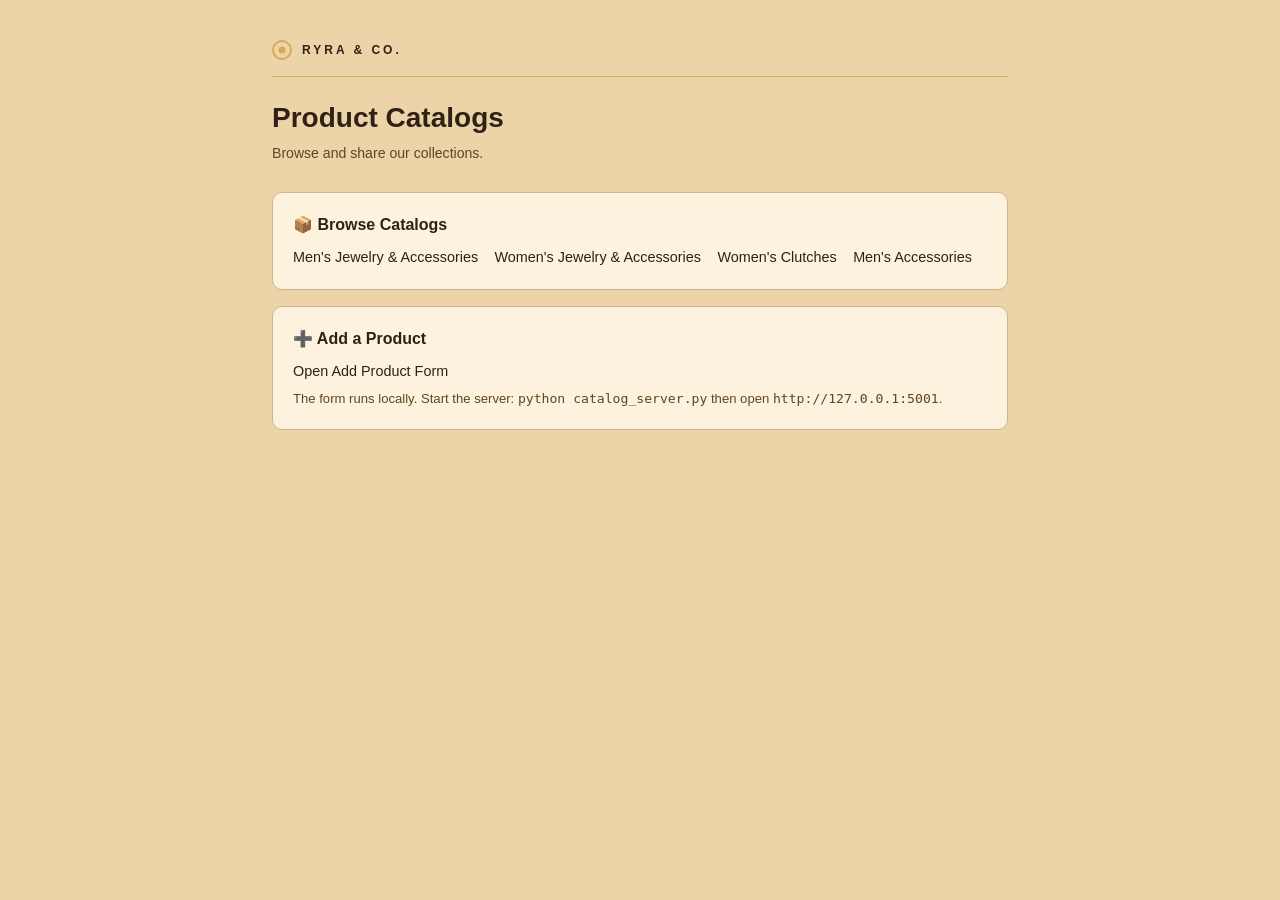
==== index.html @ 39b412c4 "Add landing page + form to GitHub Pages deploy" ====
<!DOCTYPE html>
<html lang="en">
<head>
    <meta charset="utf-8">
    <meta name="viewport" content="width=device-width, initial-scale=1">
    <title>RYRA & CO. — Catalogs</title>
    <style>
        * { box-sizing: border-box; margin: 0; padding: 0; }
        body {
            font-family: "Helvetica Neue", Helvetica, Arial, sans-serif;
            color: #2f2115;
            background: #edd3a8;
            padding: 0;
            line-height: 1.5;
        }
        .page { max-width: 800px; margin: 0 auto; padding: 40px 32px; }
        h1 { font-size: 1.75rem; margin-bottom: 4px; }
        .sub { font-size: 0.88rem; color: #604622; margin-bottom: 28px; }
        .card {
            background: #fdf2de; border: 1px solid #c9b896; border-radius: 10px;
            padding: 20px; margin-bottom: 16px;
        }
        .card h2 { font-size: 1rem; margin-bottom: 8px; }
        .card a { display: inline-block; margin-right: 12px; color: #2f2115; text-decoration: none; font-size: 0.9rem; }
        .card a:hover { text-decoration: underline; }
        .note { font-size: 0.82rem; color: #604622; margin-top: 6px; }
        .brand { display: flex; align-items: center; gap: 10px; margin-bottom: 20px; padding-bottom: 16px; border-bottom: 1.5px solid #d5ac55; }
        .brand-icon { width: 20px; height: 20px; border: 2px solid #d5ac55; border-radius: 50%; position: relative; }
        .brand-icon::after { content: ""; position: absolute; top: 50%; left: 50%; width: 7px; height: 7px; background: #d5ac55; border-radius: 50%; transform: translate(-50%, -50%); }
        .brand-name { font-size: 0.75rem; font-weight: 700; letter-spacing: 0.25em; text-transform: uppercase; }
    </style>
</head>
<body>
    <div class="page">
        <div class="brand">
            <span class="brand-icon"></span>
            <span class="brand-name">RYRA & CO.</span>
        </div>
        <h1>Product Catalogs</h1>
        <p class="sub">Browse and share our collections.</p>

        <div class="card">
            <h2>📦 Browse Catalogs</h2>
            <a href="html_catalogs/catalog_mens_jewelry.html" target="_blank">Men's Jewelry & Accessories</a>
            <a href="html_catalogs/catalog_womens_jewelry.html" target="_blank">Women's Jewelry & Accessories</a>
            <a href="html_catalogs/catalog_womens_clutches.html" target="_blank">Women's Clutches</a>
            <a href="html_catalogs/catalog_mens_accessories.html" target="_blank">Men's Accessories</a>
        </div>

        <div class="card">
            <h2>➕ Add a Product</h2>
            <a href="catalog_form.html" target="_blank">Open Add Product Form</a>
            <p class="note">The form runs locally. Start the server: <code>python catalog_server.py</code> then open <code>http://127.0.0.1:5001</code>.</p>
        </div>
    </div>
</body>
</html>
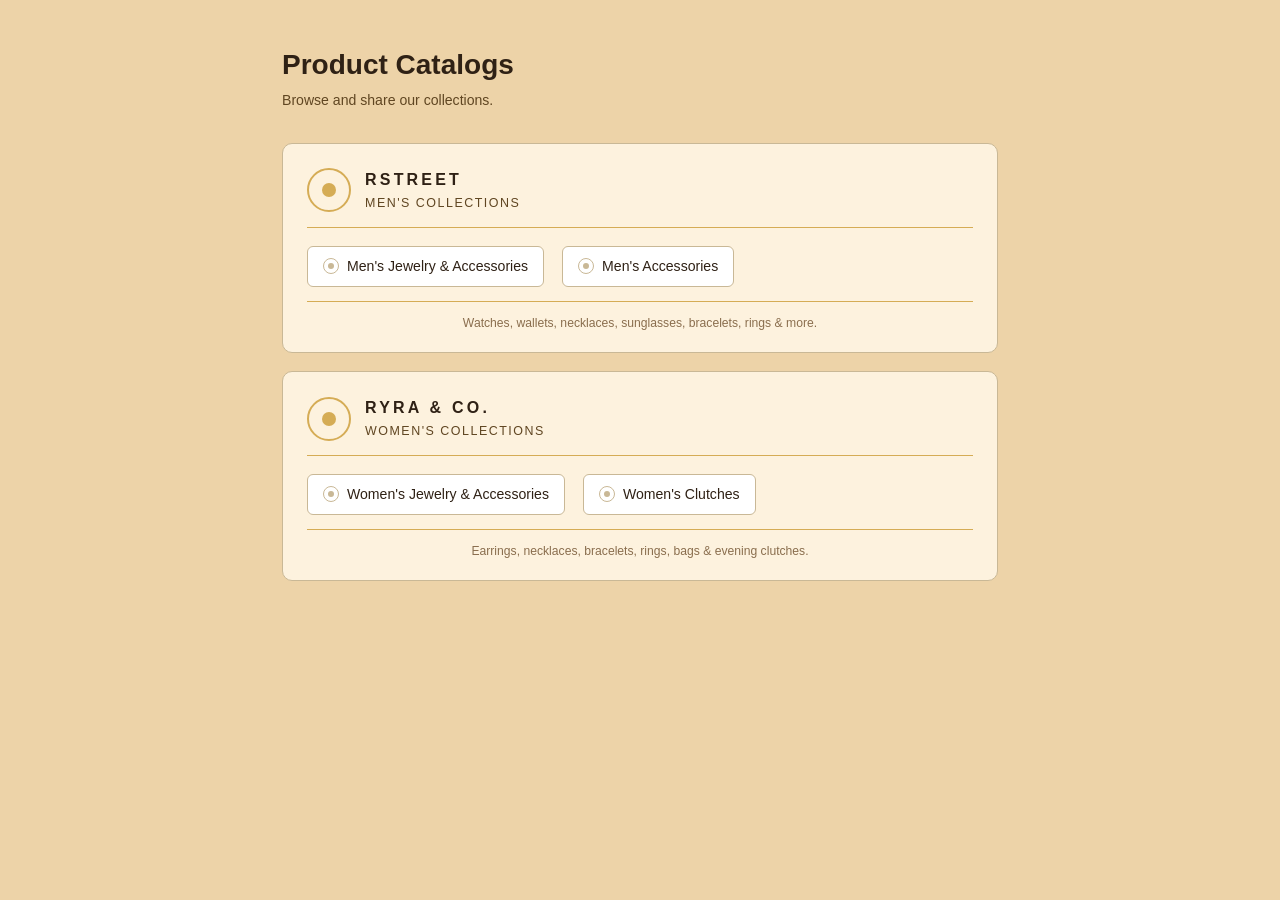
==== commit 5bc37bb9: "Admin page + landing page redesign + cleanup + OOS support - Add /admin route: list/edit/delete/togg" ====
--- a/index.html
+++ b/index.html
@@ -3,7 +3,7 @@
 <head>
     <meta charset="utf-8">
     <meta name="viewport" content="width=device-width, initial-scale=1">
-    <title>RYRA & CO. — Catalogs</title>
+    <title>RYRA &amp; CO. — Product Catalogs</title>
     <style>
         * { box-sizing: border-box; margin: 0; padding: 0; }
         body {
@@ -13,44 +13,170 @@
             padding: 0;
             line-height: 1.5;
         }
-        .page { max-width: 800px; margin: 0 auto; padding: 40px 32px; }
+        .page { max-width: 780px; margin: 0 auto; padding: 44px 32px 48px; }
         h1 { font-size: 1.75rem; margin-bottom: 4px; }
-        .sub { font-size: 0.88rem; color: #604622; margin-bottom: 28px; }
-        .card {
-            background: #fdf2de; border: 1px solid #c9b896; border-radius: 10px;
-            padding: 20px; margin-bottom: 16px;
+        .sub { font-size: 0.88rem; color: #604622; margin-bottom: 32px; }
+
+        .brand-section {
+            background: #fdf2de;
+            border: 1px solid #c9b896;
+            border-radius: 10px;
+            padding: 24px 24px 20px;
+            margin-bottom: 18px;
         }
-        .card h2 { font-size: 1rem; margin-bottom: 8px; }
-        .card a { display: inline-block; margin-right: 12px; color: #2f2115; text-decoration: none; font-size: 0.9rem; }
-        .card a:hover { text-decoration: underline; }
-        .note { font-size: 0.82rem; color: #604622; margin-top: 6px; }
-        .brand { display: flex; align-items: center; gap: 10px; margin-bottom: 20px; padding-bottom: 16px; border-bottom: 1.5px solid #d5ac55; }
-        .brand-icon { width: 20px; height: 20px; border: 2px solid #d5ac55; border-radius: 50%; position: relative; }
-        .brand-icon::after { content: ""; position: absolute; top: 50%; left: 50%; width: 7px; height: 7px; background: #d5ac55; border-radius: 50%; transform: translate(-50%, -50%); }
-        .brand-name { font-size: 0.75rem; font-weight: 700; letter-spacing: 0.25em; text-transform: uppercase; }
+        .brand-section:last-child { margin-bottom: 0; }
+
+        .brand-row {
+            display: flex;
+            align-items: center;
+            gap: 14px;
+            margin-bottom: 18px;
+            padding-bottom: 14px;
+            border-bottom: 1.5px solid #d5ac55;
+        }
+        .brand-mark {
+            display: flex;
+            align-items: center;
+            justify-content: center;
+            width: 44px;
+            height: 44px;
+            border: 2px solid #d5ac55;
+            border-radius: 50%;
+            flex-shrink: 0;
+            position: relative;
+        }
+        .brand-mark::after {
+            content: "";
+            position: absolute;
+            top: 50%;
+            left: 50%;
+            width: 14px;
+            height: 14px;
+            background: #d5ac55;
+            border-radius: 50%;
+            transform: translate(-50%, -50%);
+        }
+        .brand-title {
+            font-size: 1rem;
+            font-weight: 700;
+            letter-spacing: 0.2em;
+            text-transform: uppercase;
+            color: #2f2115;
+        }
+        .brand-sub {
+            font-size: 0.78rem;
+            color: #604622;
+            letter-spacing: 0.12em;
+            text-transform: uppercase;
+            margin-top: 2px;
+        }
+
+        .catalog-links { display: flex; flex-wrap: wrap; gap: 10px 18px; }
+        .catalog-links a {
+            display: inline-flex;
+            align-items: center;
+            gap: 8px;
+            background: #fff;
+            border: 1px solid #c9b896;
+            border-radius: 6px;
+            padding: 9px 15px;
+            color: #2f2115;
+            text-decoration: none;
+            font-size: 0.88rem;
+            font-weight: 500;
+            transition: background 0.15s, border-color 0.15s;
+        }
+        .catalog-links a:hover {
+            background: #f5ecd9;
+            border-color: #b8a07a;
+        }
+        .catalog-links .link-icon {
+            width: 16px;
+            height: 16px;
+            border: 1.5px solid #c9b896;
+            border-radius: 50%;
+            flex-shrink: 0;
+            position: relative;
+        }
+        .catalog-links .link-icon::after {
+            content: "";
+            position: absolute;
+            top: 50%;
+            left: 50%;
+            width: 6px;
+            height: 6px;
+            background: #c9b896;
+            border-radius: 50%;
+            transform: translate(-50%, -50%);
+        }
+        .catalog-links .link-label {
+            text-transform: capitalize;
+        }
+
+        .section-note {
+            margin-top: 14px;
+            padding-top: 12px;
+            border-top: 1px solid #d5ac55;
+            font-size: 0.76rem;
+            color: #8a6e4e;
+            text-align: center;
+        }
+
+        @media (max-width: 600px) {
+            .page { padding: 28px 18px 36px; }
+            .brand-section { padding: 18px 16px 16px; }
+            .brand-row { gap: 10px; }
+            .brand-mark { width: 36px; height: 36px; }
+            .brand-mark::after { width: 10px; height: 10px; }
+            .catalog-links a { padding: 7px 12px; font-size: 0.82rem; }
+        }
     </style>
 </head>
 <body>
     <div class="page">
-        <div class="brand">
-            <span class="brand-icon"></span>
-            <span class="brand-name">RYRA & CO.</span>
-        </div>
         <h1>Product Catalogs</h1>
         <p class="sub">Browse and share our collections.</p>
 
-        <div class="card">
-            <h2>📦 Browse Catalogs</h2>
-            <a href="html_catalogs/catalog_mens_jewelry.html" target="_blank">Men's Jewelry & Accessories</a>
-            <a href="html_catalogs/catalog_womens_jewelry.html" target="_blank">Women's Jewelry & Accessories</a>
-            <a href="html_catalogs/catalog_womens_clutches.html" target="_blank">Women's Clutches</a>
-            <a href="html_catalogs/catalog_mens_accessories.html" target="_blank">Men's Accessories</a>
+        <div class="brand-section">
+            <div class="brand-row">
+                <div class="brand-mark"></div>
+                <div>
+                    <div class="brand-title">RSTREET</div>
+                    <div class="brand-sub">Men's Collections</div>
+                </div>
+            </div>
+            <div class="catalog-links">
+                <a href="html_catalogs/catalog_mens_jewelry.html">
+                    <span class="link-icon"></span>
+                    <span class="link-label">Men's Jewelry &amp; Accessories</span>
+                </a>
+                <a href="html_catalogs/catalog_mens_accessories.html">
+                    <span class="link-icon"></span>
+                    <span class="link-label">Men's Accessories</span>
+                </a>
+            </div>
+            <div class="section-note">Watches, wallets, necklaces, sunglasses, bracelets, rings &amp; more.</div>
         </div>
 
-        <div class="card">
-            <h2>➕ Add a Product</h2>
-            <a href="catalog_form.html" target="_blank">Open Add Product Form</a>
-            <p class="note">The form runs locally. Start the server: <code>python catalog_server.py</code> then open <code>http://127.0.0.1:5001</code>.</p>
+        <div class="brand-section">
+            <div class="brand-row">
+                <div class="brand-mark"></div>
+                <div>
+                    <div class="brand-title">RYRA &amp; CO.</div>
+                    <div class="brand-sub">Women's Collections</div>
+                </div>
+            </div>
+            <div class="catalog-links">
+                <a href="html_catalogs/catalog_womens_jewelry.html">
+                    <span class="link-icon"></span>
+                    <span class="link-label">Women's Jewelry &amp; Accessories</span>
+                </a>
+                <a href="html_catalogs/catalog_womens_clutches.html">
+                    <span class="link-icon"></span>
+                    <span class="link-label">Women's Clutches</span>
+                </a>
+            </div>
+            <div class="section-note">Earrings, necklaces, bracelets, rings, bags &amp; evening clutches.</div>
         </div>
     </div>
 </body>
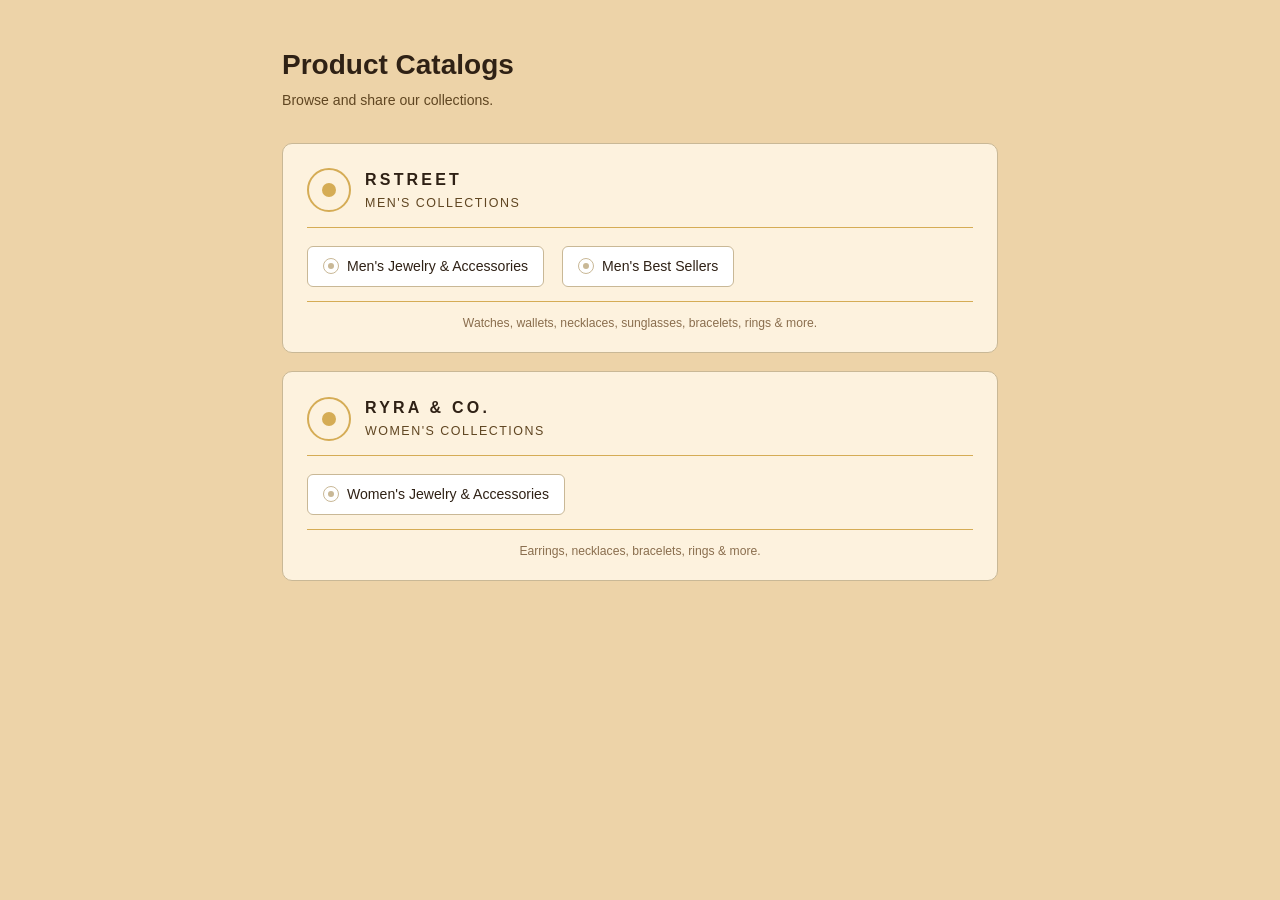
==== commit 93e24f75: "Rename mens_accessories to Best Sellers; hide womens_clutches (no real products yet)" ====
--- a/index.html
+++ b/index.html
@@ -152,7 +152,7 @@
                 </a>
                 <a href="html_catalogs/catalog_mens_accessories.html">
                     <span class="link-icon"></span>
-                    <span class="link-label">Men's Accessories</span>
+                    <span class="link-label">Men's Best Sellers</span>
                 </a>
             </div>
             <div class="section-note">Watches, wallets, necklaces, sunglasses, bracelets, rings &amp; more.</div>
@@ -171,12 +171,8 @@
                     <span class="link-icon"></span>
                     <span class="link-label">Women's Jewelry &amp; Accessories</span>
                 </a>
-                <a href="html_catalogs/catalog_womens_clutches.html">
-                    <span class="link-icon"></span>
-                    <span class="link-label">Women's Clutches</span>
-                </a>
             </div>
-            <div class="section-note">Earrings, necklaces, bracelets, rings, bags &amp; evening clutches.</div>
+            <div class="section-note">Earrings, necklaces, bracelets, rings &amp; more.</div>
         </div>
     </div>
 </body>
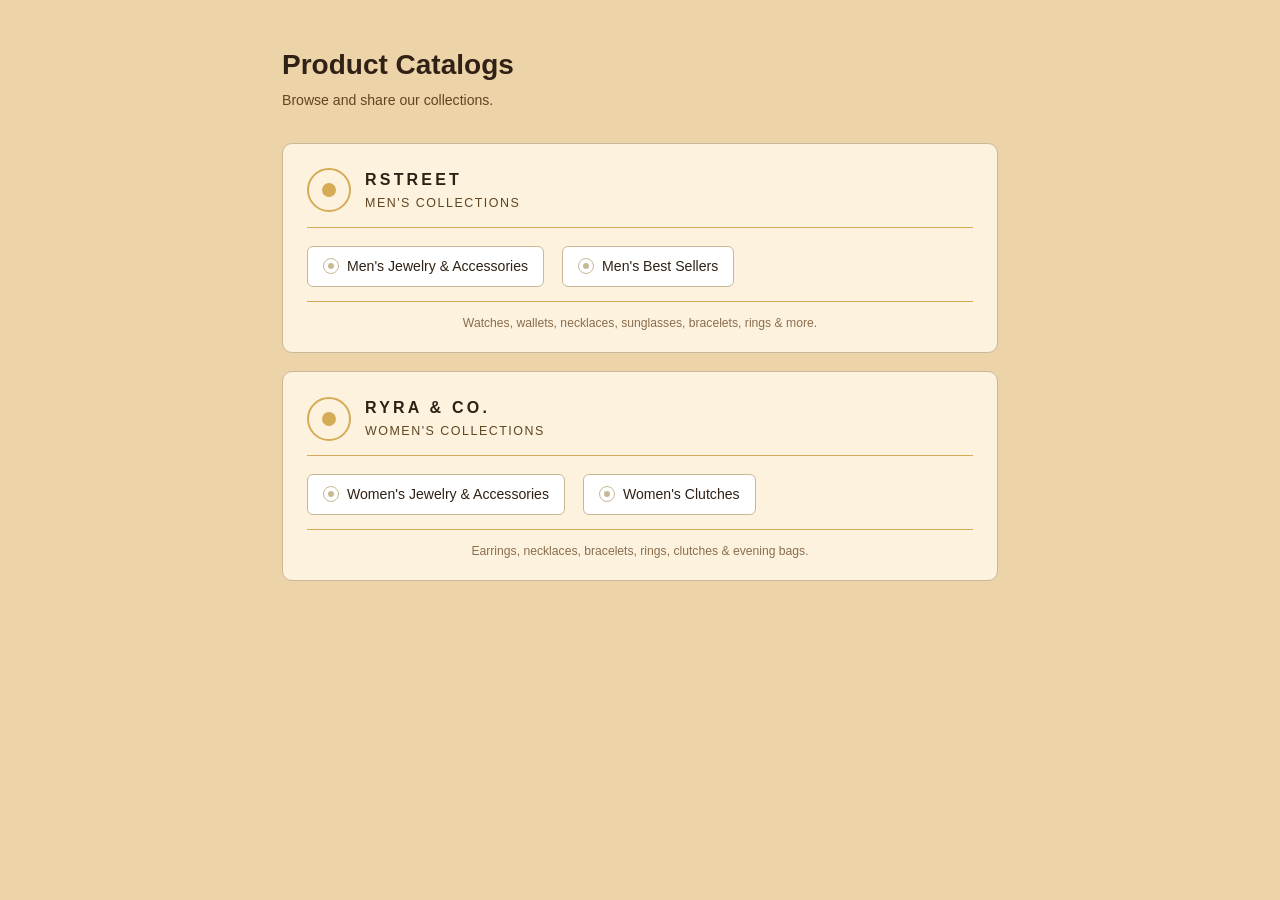
==== commit 838fd045: "Update catalog from zip #4: +7 new mens products, +7 new womens products, +6 new clutches. Add 925 S" ====
--- a/index.html
+++ b/index.html
@@ -171,8 +171,12 @@
                     <span class="link-icon"></span>
                     <span class="link-label">Women's Jewelry &amp; Accessories</span>
                 </a>
+                <a href="html_catalogs/catalog_womens_clutches.html">
+                    <span class="link-icon"></span>
+                    <span class="link-label">Women's Clutches</span>
+                </a>
             </div>
-            <div class="section-note">Earrings, necklaces, bracelets, rings &amp; more.</div>
+            <div class="section-note">Earrings, necklaces, bracelets, rings, clutches &amp; evening bags.</div>
         </div>
     </div>
 </body>
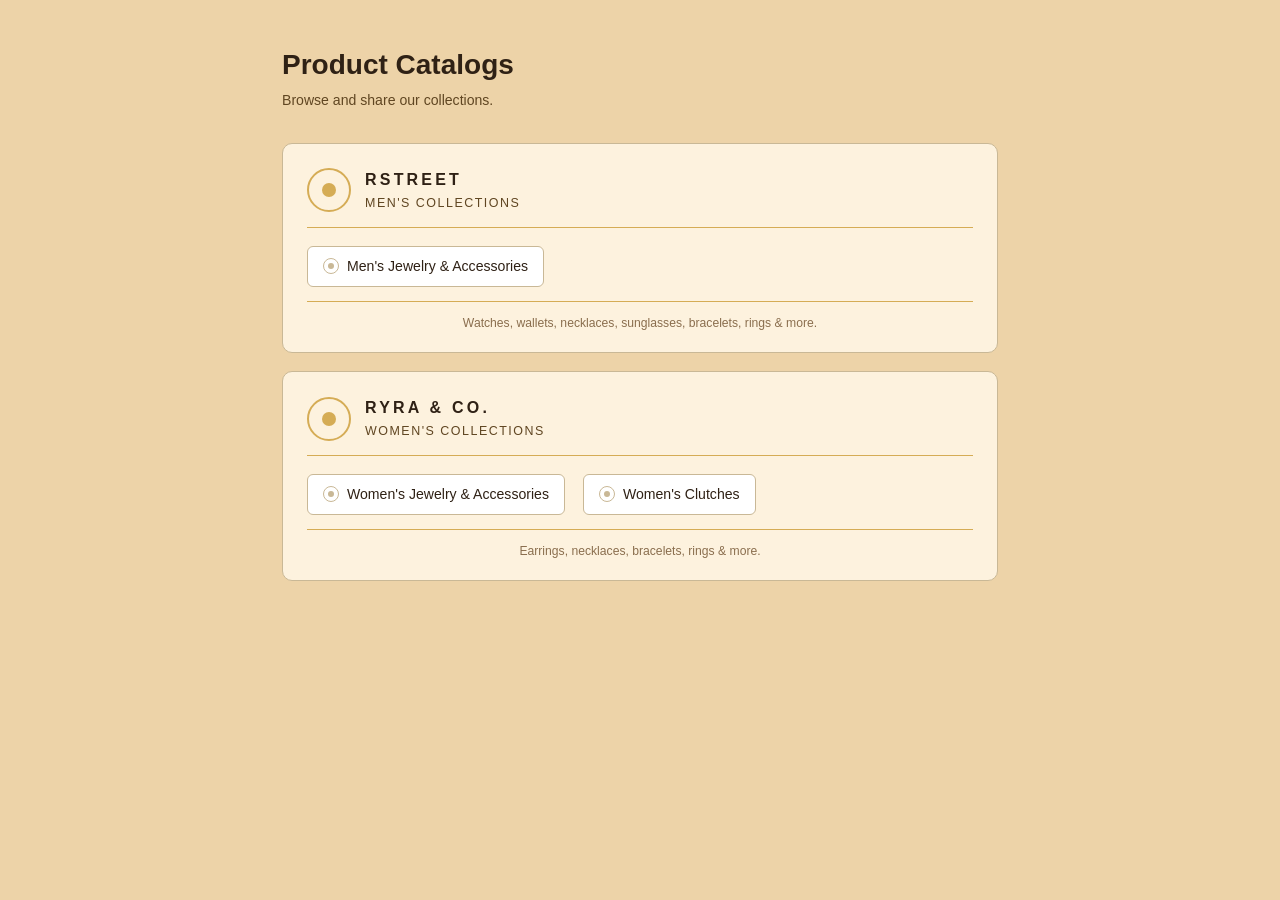
==== commit aa12dc69: "Remove Best Sellers category from womens (moved to Earrings); merge mens_accessories into mens_jewel" ====
--- a/index.html
+++ b/index.html
@@ -150,10 +150,6 @@
                     <span class="link-icon"></span>
                     <span class="link-label">Men's Jewelry &amp; Accessories</span>
                 </a>
-                <a href="html_catalogs/catalog_mens_accessories.html">
-                    <span class="link-icon"></span>
-                    <span class="link-label">Men's Best Sellers</span>
-                </a>
             </div>
             <div class="section-note">Watches, wallets, necklaces, sunglasses, bracelets, rings &amp; more.</div>
         </div>
@@ -176,7 +172,7 @@
                     <span class="link-label">Women's Clutches</span>
                 </a>
             </div>
-            <div class="section-note">Earrings, necklaces, bracelets, rings, clutches &amp; evening bags.</div>
+            <div class="section-note">Earrings, necklaces, bracelets, rings &amp; more.</div>
         </div>
     </div>
 </body>
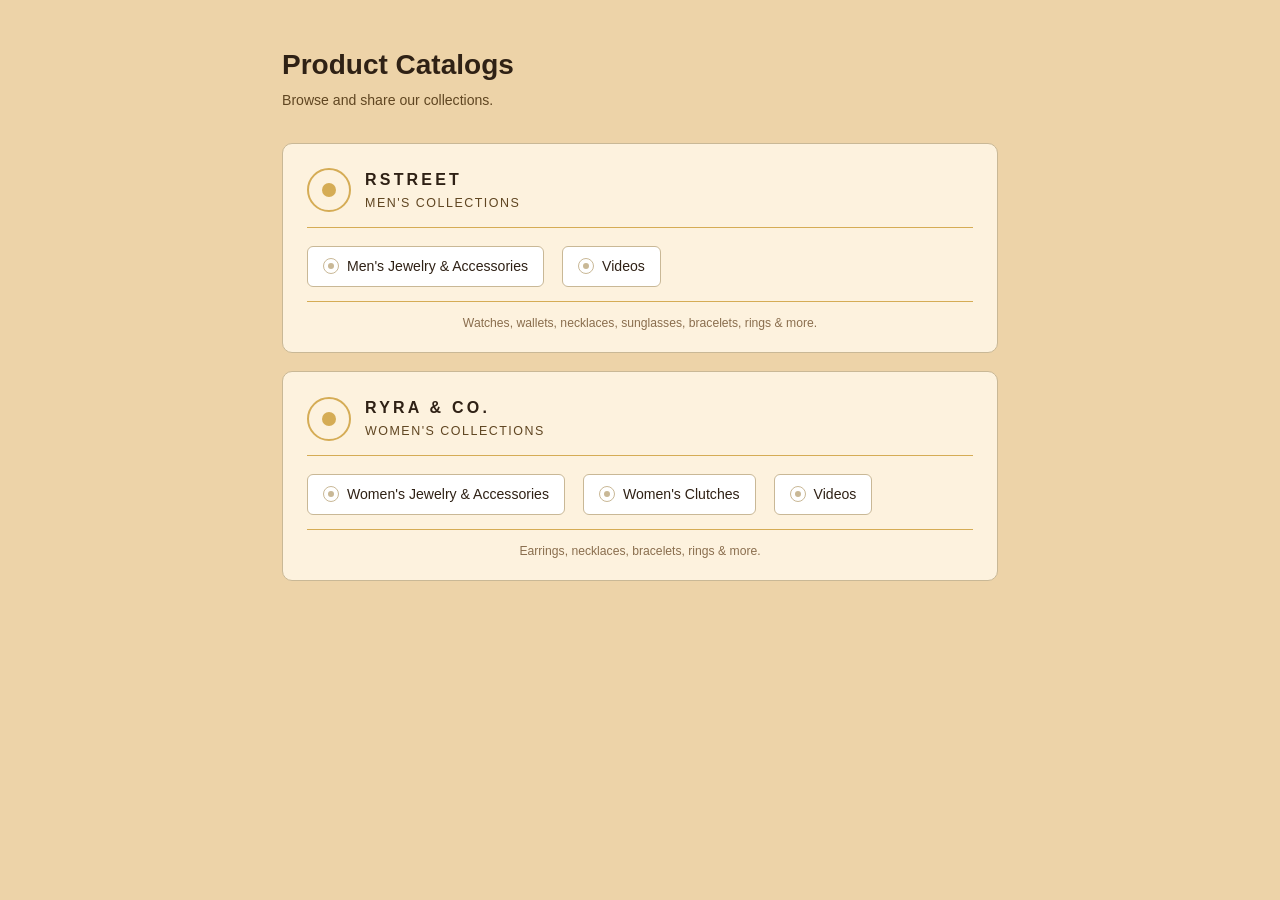
==== commit b7bbc8df: "Add brand video pages: reels grid (ryra/rstreet), Buffer media source, cards link to Instagram" ====
--- a/index.html
+++ b/index.html
@@ -150,6 +150,10 @@
                     <span class="link-icon"></span>
                     <span class="link-label">Men's Jewelry &amp; Accessories</span>
                 </a>
+                <a href="html_catalogs/videos_rstreet.html">
+                    <span class="link-icon"></span>
+                    <span class="link-label">Videos</span>
+                </a>
             </div>
             <div class="section-note">Watches, wallets, necklaces, sunglasses, bracelets, rings &amp; more.</div>
         </div>
@@ -171,6 +175,10 @@
                     <span class="link-icon"></span>
                     <span class="link-label">Women's Clutches</span>
                 </a>
+                <a href="html_catalogs/videos_ryra.html">
+                    <span class="link-icon"></span>
+                    <span class="link-label">Videos</span>
+                </a>
             </div>
             <div class="section-note">Earrings, necklaces, bracelets, rings &amp; more.</div>
         </div>
